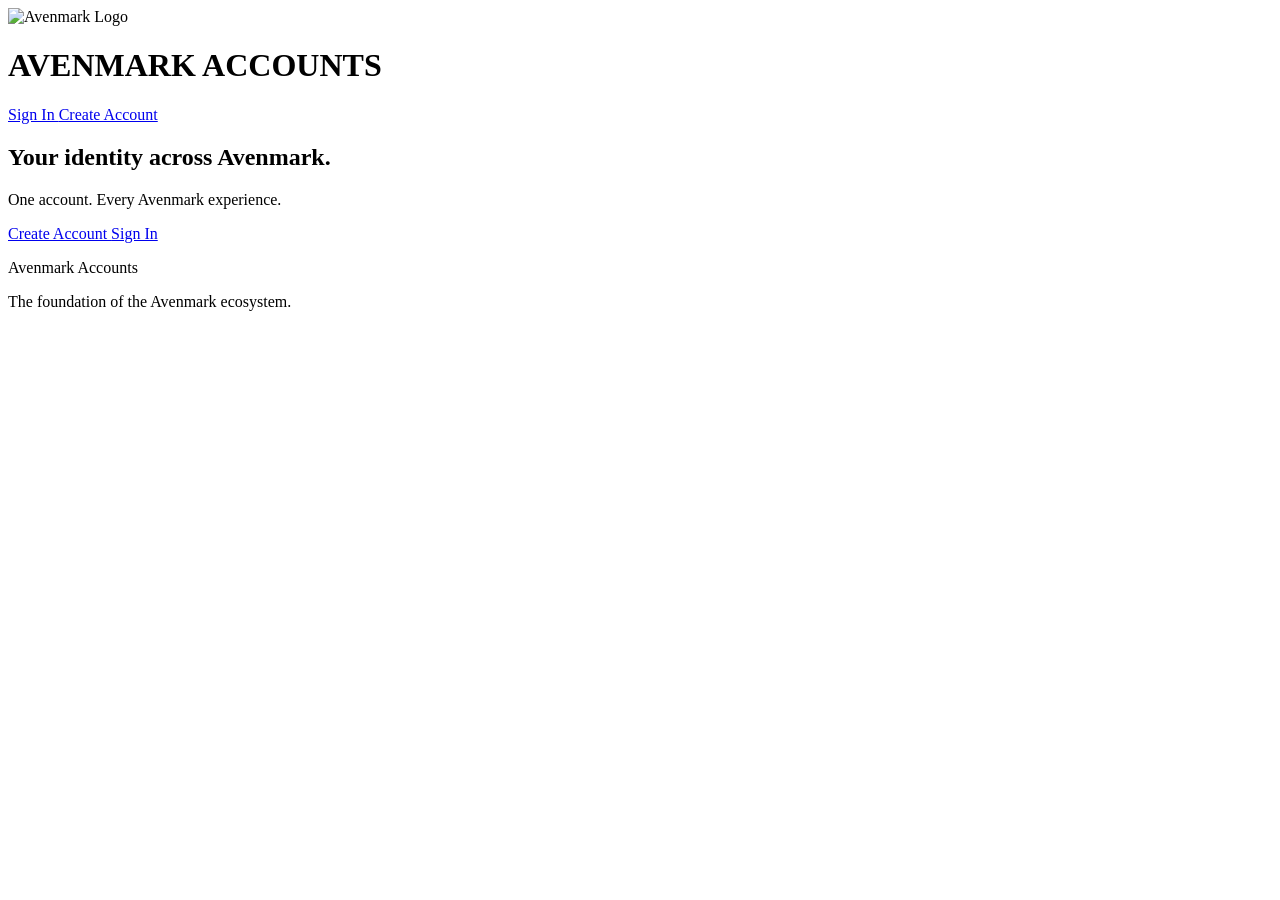
==== index.html @ 69e04ffc "Create index.html" ====
<!DOCTYPE html>
<html lang="en">
<head>
    <meta charset="UTF-8">
    <meta name="viewport" content="width=device-width, initial-scale=1.0">

    <title>Avenmark Accounts</title>

    <link rel="stylesheet" href="css/style.css">
</head>

<body>

    <header class="main-header">

        <div class="brand">
            <img 
                src="assets/Untitled design.png" 
                alt="Avenmark Logo"
                class="logo"
            >

            <h1>AVENMARK ACCOUNTS</h1>
        </div>

        <nav class="header-actions">
            <a href="login.html" class="nav-button secondary">
                Sign In
            </a>

            <a href="signup.html" class="nav-button primary">
                Create Account
            </a>
        </nav>

    </header>


    <main class="hero">

        <section class="hero-content">

            <h2>
                Your identity across Avenmark.
            </h2>

            <p>
                One account. Every Avenmark experience.
            </p>


            <div class="hero-buttons">

                <a href="signup.html" class="button primary">
                    Create Account
                </a>

                <a href="login.html" class="button secondary">
                    Sign In
                </a>

            </div>

        </section>

    </main>


    <footer class="footer">

        <p>
            Avenmark Accounts
        </p>

        <p>
            The foundation of the Avenmark ecosystem.
        </p>

    </footer>


</body>
</html>
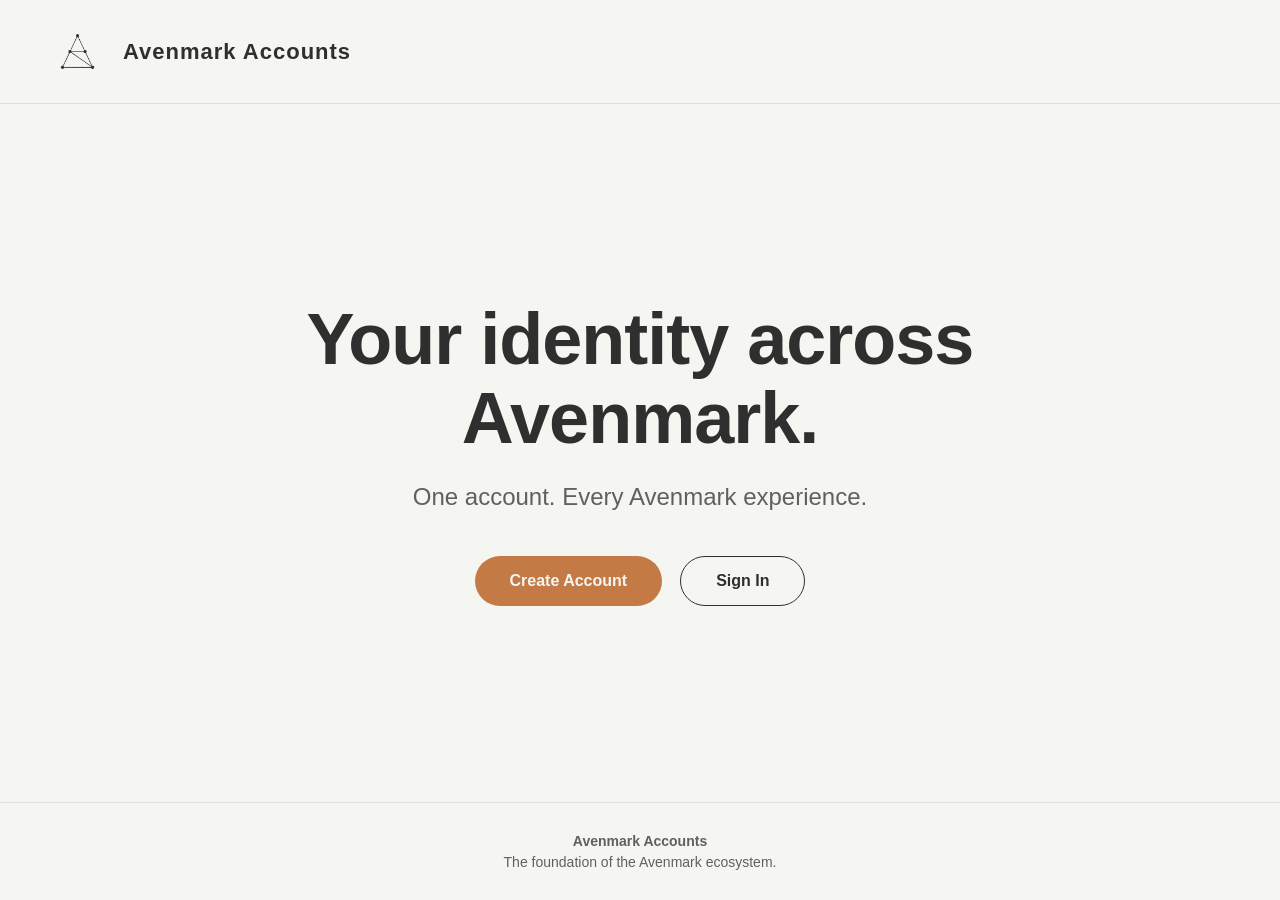
==== commit c75265fb: "Update index.html" ====
--- a/index.html
+++ b/index.html
@@ -20,18 +20,8 @@
                 class="logo"
             >
 
-            <h1>AVENMARK ACCOUNTS</h1>
+            <h1>Avenmark Accounts</h1>
         </div>
-
-        <nav class="header-actions">
-            <a href="login.html" class="nav-button secondary">
-                Sign In
-            </a>
-
-            <a href="signup.html" class="nav-button primary">
-                Create Account
-            </a>
-        </nav>
 
     </header>
 
--- a/css/style.css
+++ b/css/style.css
@@ -0,0 +1,328 @@
+/* ==========================================================
+   AVENMARK ACCOUNTS — STYLE SYSTEM V1
+========================================================== */
+
+
+/* ==========================================================
+   GLOBAL RESET
+========================================================== */
+
+* {
+    margin: 0;
+    padding: 0;
+    box-sizing: border-box;
+}
+
+
+html {
+    scroll-behavior: smooth;
+}
+
+
+body {
+    min-height: 100vh;
+    background-color: #F5F5F2;
+    color: #2F2F2F;
+    font-family: "Montserrat", Arial, sans-serif;
+    display: flex;
+    flex-direction: column;
+}
+
+
+a {
+    text-decoration: none;
+    color: inherit;
+}
+
+
+/* ==========================================================
+   HEADER
+========================================================== */
+
+.main-header {
+
+    width: 100%;
+
+    display: flex;
+    justify-content: space-between;
+    align-items: center;
+
+    padding: 24px 50px;
+
+    border-bottom: 1px solid rgba(47, 47, 47, 0.12);
+
+}
+
+
+.brand {
+
+    display: flex;
+    align-items: center;
+    gap: 18px;
+
+}
+
+
+.logo {
+
+    width: 55px;
+    height: 55px;
+
+    object-fit: contain;
+
+}
+
+
+.brand h1 {
+
+    font-size: 22px;
+    letter-spacing: 1px;
+    font-weight: 700;
+
+}
+
+
+/* ==========================================================
+   HEADER BUTTONS
+========================================================== */
+
+.header-actions {
+
+    display: flex;
+    align-items: center;
+    gap: 14px;
+
+}
+
+
+.nav-button {
+
+    padding: 10px 22px;
+
+    border-radius: 999px;
+
+    font-size: 14px;
+    font-weight: 600;
+
+    transition: 0.25s ease;
+
+}
+
+
+.nav-button:hover {
+
+    transform: translateY(-2px);
+
+}
+
+
+/* ==========================================================
+   BUTTON SYSTEM
+========================================================== */
+
+.button {
+
+    display: inline-flex;
+
+    justify-content: center;
+    align-items: center;
+
+    padding: 15px 35px;
+
+    border-radius: 999px;
+
+    font-weight: 600;
+
+    transition: 0.25s ease;
+
+}
+
+
+.button:hover {
+
+    transform: translateY(-3px);
+
+}
+
+
+/* Copper */
+
+.primary {
+
+    background-color: #C47A45;
+    color: #F5F5F2;
+
+}
+
+
+/* Outline */
+
+.secondary {
+
+    border: 1px solid #2F2F2F;
+    color: #2F2F2F;
+
+}
+
+
+.secondary:hover {
+
+    border-color: #C47A45;
+    color: #C47A45;
+
+}
+
+
+/* ==========================================================
+   HERO SECTION
+========================================================== */
+
+.hero {
+
+    flex: 1;
+
+    display: flex;
+
+    justify-content: center;
+    align-items: center;
+
+    text-align: center;
+
+    padding: 80px 25px;
+
+}
+
+
+.hero-content {
+
+    max-width: 800px;
+
+}
+
+
+.hero h2 {
+
+    font-size: clamp(42px, 6vw, 72px);
+
+    line-height: 1.1;
+
+    letter-spacing: -1px;
+
+    margin-bottom: 25px;
+
+}
+
+
+.hero p {
+
+    font-size: clamp(18px, 2vw, 24px);
+
+    opacity: 0.75;
+
+    margin-bottom: 45px;
+
+}
+
+
+/* ==========================================================
+   HERO BUTTONS
+========================================================== */
+
+.hero-buttons {
+
+    display: flex;
+
+    justify-content: center;
+
+    gap: 18px;
+
+    flex-wrap: wrap;
+
+}
+
+
+/* ==========================================================
+   FOOTER
+========================================================== */
+
+.footer {
+
+    text-align: center;
+
+    padding: 30px 20px;
+
+    border-top: 1px solid rgba(47,47,47,0.12);
+
+    font-size: 14px;
+
+    opacity: 0.75;
+
+}
+
+
+.footer p:first-child {
+
+    font-weight: 700;
+
+    margin-bottom: 5px;
+
+}
+
+
+/* ==========================================================
+   MOBILE DESIGN
+========================================================== */
+
+@media (max-width: 700px) {
+
+
+    .main-header {
+
+        flex-direction: column;
+
+        gap: 20px;
+
+        padding: 25px;
+
+    }
+
+
+    .brand h1 {
+
+        font-size: 18px;
+
+    }
+
+
+    .header-actions {
+
+        width: 100%;
+
+        justify-content: center;
+
+    }
+
+
+    .hero {
+
+        padding: 50px 20px;
+
+    }
+
+
+    .hero-buttons {
+
+        flex-direction: column;
+
+        align-items: center;
+
+    }
+
+
+    .button {
+
+        width: 250px;
+
+    }
+
+}
